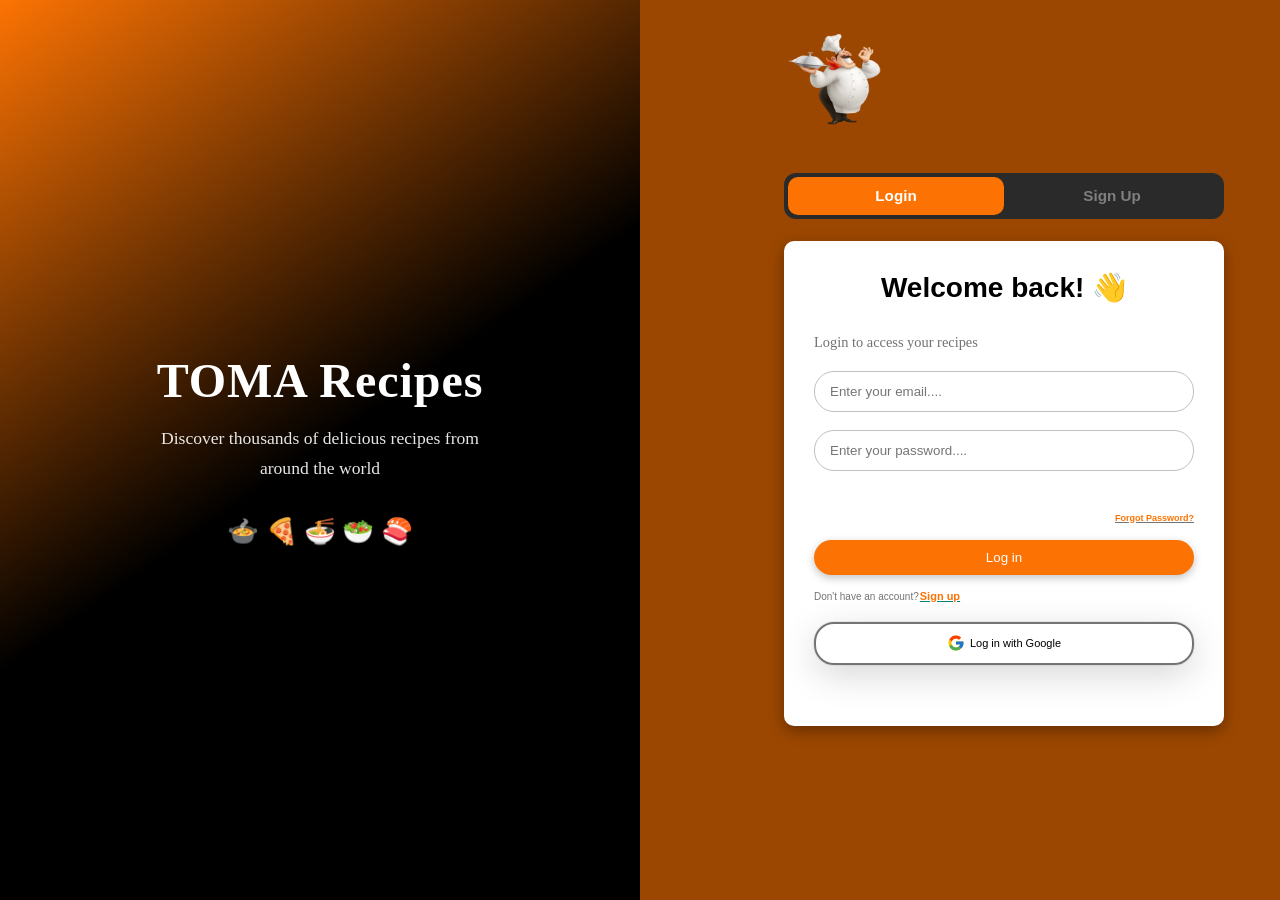
==== login.html @ ee220675 "first commit" ====
<!DOCTYPE html>
<html lang="en">
<head>
    <meta charset="UTF-8">
    <meta name="viewport" content="width=device-width, initial-scale=1.0">
    <title>Document</title>
    <link rel="stylesheet" href="login.css">
</head>
<body>
<div class="auth-wrapper">
    <div class="auth-left">
      <div class="left-content">
        <h1>TOMA Recipes</h1>
        <p>Discover thousands of delicious recipes from around the world</p>
        <div class="food-icons">🍲 🍕 🍜 🥗 🍣</div>
      </div>
    </div>

    <div class="auth-right">

      <!-- Logo for mobile -->
      <div class="logo">
        <img src="img/imgrecipe.png" width="120px" alt="">
        <h2 class="mobile-logo">TOMA Recipes</h2></div>

      <!-- Tab switcher -->
      <div class="tab-switcher">
        <button
          class="tab-btn active"
          id="loginTab"
          onclick="switchTab('login')"
        >
          Login
        </button>
        <button
          class="tab-btn"
          id="signupTab"
          onclick="switchTab('signup')"
        >
          Sign Up
        </button>
      </div>

      <!-- LOGIN FORM -->

   <div class="cont" style="display: ">
 <div class="form-container" id="loginForm" style="display: " >
      <p class="title">Welcome back! 👋</p>
       <p class="form-subtitle">Login to access your recipes</p>
      <form class="form">
        <input type="email" class="input" 
           id="loginEmail"
        placeholder="Enter your email....">
        <input type="password" class="input" 
         id="loginPassword"
        placeholder="Enter your password....">

         <p class="error-msg" id="loginError"></p>

        <p class="page-link">
          <span class="page-link-label" onclick="showForgotPassword()">Forgot Password?</span>
        </p>
        
      </form>
        <button class="form-btn" onclick="handleLogin()" >Log in</button>

      <p class="sign-up-label">
        Don't have an account?<span class="sign-up-link" onclick="switchTab('signup')">Sign up</span>
      </p>
      <div class="buttons-container">
        
        <div class="google-login-button">
          <svg stroke="currentColor" fill="currentColor" stroke-width="0" version="1.1" x="0px" y="0px" class="google-icon" viewBox="0 0 48 48" height="1em" width="1em" xmlns="http://www.w3.org/2000/svg">
            <path fill="#FFC107" d="M43.611,20.083H42V20H24v8h11.303c-1.649,4.657-6.08,8-11.303,8c-6.627,0-12-5.373-12-12c0-6.627,5.373-12,12-12c3.059,0,5.842,1.154,7.961,3.039l5.657-5.657C34.046,6.053,29.268,4,24,4C12.955,4,4,12.955,4,24
	c0,11.045,8.955,20,20,20c11.045,0,20-8.955,20-20C44,22.659,43.862,21.35,43.611,20.083z"></path>
            <path fill="#FF3D00" d="M6.306,14.691l6.571,4.819C14.655,15.108,18.961,12,24,12c3.059,0,5.842,1.154,7.961,3.039l5.657-5.657
	C34.046,6.053,29.268,4,24,4C16.318,4,9.656,8.337,6.306,14.691z"></path>
            <path fill="#4CAF50" d="M24,44c5.166,0,9.86-1.977,13.409-5.192l-6.19-5.238C29.211,35.091,26.715,36,24,36
	c-5.202,0-9.619-3.317-11.283-7.946l-6.522,5.025C9.505,39.556,16.227,44,24,44z"></path>
            <path fill="#1976D2" d="M43.611,20.083H42V20H24v8h11.303c-0.792,2.237-2.231,4.166-4.087,5.571
	c0.001-0.001,0.002-0.001,0.003-0.002l6.19,5.238C36.971,39.205,44,34,44,24C44,22.659,43.862,21.35,43.611,20.083z"></path>
          </svg>
          <span>Log in with Google</span>
        </div>
      </div>

    </div>
    <!-- ── FORGOT PASSWORD BOX ── -->

    <div class="form-container" id="forgotForm" style="display: none;">
  <p class="title">Reset Password 🔑</p>
  <p class="form-subtitle">Enter your email to reset your password</p>

  <form class="form" onsubmit="return false">

    <!-- Step 1 — enter email -->
    <div id="forgotStep1">
      <input
        type="email"
        class="input2"
        id="forgotEmail"
        placeholder="Enter your email...."
      />
      <p class="error-msg" id="forgotError"></p>
      <button class="form-btn" onclick="checkForgotEmail()">
        Continue →
      </button>
    </div>

    <!-- Step 2 — set new password (hidden at first) -->
    <div id="forgotStep2" style="display: none;">
      <input
        type="password"
        class="input2"
        id="newPassword"
        placeholder="Enter new password...."
      />
      <input
        type="password"
        class="input2"
        id="confirmNewPassword"
        placeholder="Confirm new password...."
      />
      <p class="error-msg" id="forgotError2"></p>
      <p class="success-msg" id="forgotSuccess"></p>
      <button class="form-btn" onclick="resetPassword()">
        Reset Password
      </button>
    </div>

  </form>

  <p class="sign-up-label" style="margin-top: 1rem;">
    Remember your password?
    <span class="sign-up-link" onclick="switchTab('login')">
      Login
    </span>
  </p>
</div>
    </div>



<div class="cont">
    <div class="form-container" id="signupForm" style="display: none;">
        <p class="title">Create Account 🍴</p>
       <p class="form-subtitle">Join TOMA and start cooking!</p>
      <form class="form">
       <input type="text" class="input" 
        id="signupName"
        placeholder="Enter your full name">

        <input type="email" class="input" id="signupEmail"
            placeholder="Enter your email">

             <input type="password" class="input"  id="signupPassword"
            placeholder="Create a password">

             <input type="password" class="input"  id="signupConfirm"
            placeholder="Confirm your password">
        
        <p class="error-msg" id="signupError"></p>

        <p class="success-msg" id="signupSuccess"></p>

      </form>

        <button class="form-btn2" onclick="handleSignup()">
          Create Account →
        </button>

        <p class="switch-text">
          Already have an account?
          <span class="sign-up-link" onclick="switchTab('login')">Login</span>
        </p>
      </div>
      </div>

    </div>

    <script>
  // if already logged in skip homepage and go to recipes
  window.onload = function() {
    const loggedIn = localStorage.getItem("tomaLoggedIn");
    if (loggedIn) {
      window.location.href = "recipe.html";
    }
  };

  function recipeExplore() {
    window.location.href = "login.html";
  }
</script>

    <script src="login.js"></script>
</body>
</html>
---- login.css ----
*{
    margin: 0;
    padding: 0;
    box-sizing: border-box;
}

body{
    background: #9c4701;
    min-height: 100vh;
}

.auth-wrapper {
  display: flex;
  
}

/* ── LEFT SIDE ── */
.auth-left {
  width: 50%;
  min-height: 100vh;
  background: linear-gradient(145deg, #fc7303, #000, #000);
 
  display: flex;
  align-items: center;
  justify-content: center;
  padding: 3rem;
  position: relative;
  overflow: hidden;
 margin-right: 9em;
  
}


.left-content {
  text-align: center;
  color: white;
  position: relative;
  z-index: 1;
}

.left-content h1 {
  font-size: clamp(2rem, 4vw, 3rem);
  font-weight: 800;
  margin-bottom: 1rem;
  letter-spacing: 0.02em;
}

.left-content p {
  font-size: clamp(0.95rem, 2vw, 1.1rem);
  opacity: 0.9;
  line-height: 1.7;
  max-width: 320px;
  margin: 0 auto 2rem;
}

.food-icons {
  font-size: clamp(1.2rem, 2vw, 2rem);
  animation: float 3s ease-in-out infinite;
}

@keyframes float {
  0%, 100% { transform: translateY(0); }
  50% { transform: translateY(-10px); }
}

.tab-switcher {
  display: flex;
  background: #2a2a2a;
  border-radius: 12px;
  padding: 4px;
  margin-bottom: 2rem;
  margin-top: 10px;
  width: 100%;
  max-width: 440px;
}

.tab-btn {
  flex: 1;
  padding: 0.65rem;
  border: none;
  border-radius: 10px;
  background: transparent;
  color: rgba(255,255,255,0.4);
  font-family: "Nunito", sans-serif;
  font-size: 0.95rem;
  font-weight: 700;
  cursor: pointer;
  transition: all 0.3s;
}

.tab-btn.active {
  background: #fc7303;
  color: white;
}

.mobile-logo {
  display: none;
  color: whitesmoke;
  font-size: 1.9rem;
  margin-bottom: 2rem;
  font-weight: 800;
}

.cont{
    justify-content: center;
    align-items: center;
     width: 100%;


}
 
.form-container {
justify-self: flex-end;
margin-top: -10px;
  width: 440px;
  height: 485px;
  background-color: #fff;
  box-shadow: rgba(0, 0, 0, 0.35) 0px 5px 15px;
  border-radius: 10px;
  box-sizing: border-box;
  padding: 20px 30px;
}

.form-subtitle {
  color: rgba(0, 0, 0, 0.557);
  font-size: 0.9rem;
 margin-bottom: 20px;
}

.title {
  text-align: center;
  font-family: "Lucida Sans", "Lucida Sans Regular", "Lucida Grande",
        "Lucida Sans Unicode", Geneva, Verdana, sans-serif;
  margin: 10px 0 30px 0;
  font-size: 28px;
  font-weight: 800;
}

.form {
  width: 100%;
  display: flex;
  flex-direction: column;
  gap: 18px;
  margin-bottom: 15px;
}

.input {
  border-radius: 20px;
  border: 1px solid #c0c0c0;
  outline: 0 !important;
  box-sizing: border-box;
  padding: 12px 15px;
}

.page-link {
  text-decoration: underline;
  margin: 0;
  text-align: end;
  color: #747474;
  text-decoration-color: #747474;
}

.page-link-label {
  cursor: pointer;
  font-family: "Lucida Sans", "Lucida Sans Regular", "Lucida Grande",
        "Lucida Sans Unicode", Geneva, Verdana, sans-serif;
  font-size: 9px;
  font-weight: 700;
  color: #fc7303;
}

.page-link-label:hover {
  color: #000;
}

.form-btn {
   width: 100%;
   margin-bottom: 15px;
  padding: 10px 15px;
  font-family: "Lucida Sans", "Lucida Sans Regular", "Lucida Grande",
        "Lucida Sans Unicode", Geneva, Verdana, sans-serif;
  border-radius: 20px;
  border: 0 !important;
  outline: 0 !important;
  background: #fc7303;
  color: white;
  cursor: pointer;
  box-shadow: rgba(0, 0, 0, 0.24) 0px 3px 8px;
}

.form-btn:active {
  box-shadow: none;
}

.sign-up-label {
  margin: 0;
  font-size: 10px;
  color: #747474;
  font-family: "Lucida Sans", "Lucida Sans Regular", "Lucida Grande",
        "Lucida Sans Unicode", Geneva, Verdana, sans-serif;
}

.sign-up-link {
  margin-left: 1px;
  font-size: 11px;
  text-decoration: underline;
  text-decoration-color: teal;
  color: #fc7303;
  cursor: pointer;
  font-weight: 800;
  font-family: "Lucida Sans", "Lucida Sans Regular", "Lucida Grande",
        "Lucida Sans Unicode", Geneva, Verdana, sans-serif;
}

.buttons-container {
  width: 100%;
  display: flex;
  flex-direction: column;
  justify-content: flex-start;
  margin-top: 20px;
  gap: 15px;
}


    .google-login-button {
  border-radius: 20px;
  box-sizing: border-box;
  padding: 10px 15px;
  box-shadow: rgba(0, 0, 0, 0.16) 0px 10px 36px 0px,
        rgba(0, 0, 0, 0.06) 0px 0px 0px 1px;
  cursor: pointer;
  display: flex;
  justify-content: center;
  align-items: center;
  font-family: "Lucida Sans", "Lucida Sans Regular", "Lucida Grande",
        "Lucida Sans Unicode", Geneva, Verdana, sans-serif;
  font-size: 11px;
  gap: 5px;
}

.apple-login-button {
  background-color: #000;
  color: #fff;
  border: 2px solid #000;
}

.google-login-button {
  border: 2px solid #747474;
}

.apple-icon,
    .google-icon {
  font-size: 18px;
  margin-bottom: 1px;
}


.form-btn2 {
  width: 100%;
   margin-bottom: 15px;
  padding: 10px 15px;
  font-family: "Lucida Sans", "Lucida Sans Regular", "Lucida Grande",
        "Lucida Sans Unicode", Geneva, Verdana, sans-serif;
  border-radius: 20px;
  border: 0 !important;
  outline: 0 !important;
  background: #fc7303;
  color: white;
  cursor: pointer;
  box-shadow: rgba(0, 0, 0, 0.24) 0px 3px 8px;
  margin-top: -10px;
}

.form-btn2:active {
  box-shadow: none;
}

.switch-text{
    margin: 0;
  font-size: 10px;
  color: #747474;
  font-family: "Lucida Sans", "Lucida Sans Regular", "Lucida Grande",
        "Lucida Sans Unicode", Geneva, Verdana, sans-serif;

        margin-top: -10px;
}


.error-msg {
  color: #ff6b6b;
  font-size: 15px;

  font-weight: 600;
}

.success-msg {
  color: #51cf66;
  font-size: 15px;
  margin-bottom: rem;
  min-height: rem;
  font-weight: 600;
}

.input2{
  border-radius: 20px;
  width: 100%;
  border: 1px solid #c0c0c0;
  outline: 0 !important;
  box-sizing: border-box;
  padding: 12px 15px;
  margin-bottom: 15px;
}


/* ════════════════════════════
   TABLET — 768px to 1023px
════════════════════════════ */
@media (max-width: 1023px) {
  .auth-left {
    width: 45%;
    padding: 2rem;
    margin-right: 0;
  }

  .auth-right {
    width: 55%;
    padding: 1.5rem 1rem;
  }

  .form-container {
    max-width: 380px;
    padding: 18px 22px;
  }

  .left-content h1 {
    font-size: clamp(1.5rem, 3vw, 2.5rem);
  }

  .tab-switcher {
    max-width: 380px;
  }
}

/* ════════════════════════════
   MOBILE LARGE — 480px to 767px
   e.g iPhone Plus, Samsung S
════════════════════════════ */
@media (max-width: 767px) {
  .auth-wrapper {
    flex-direction: column;
    align-items: center;
  }

  .auth-left {
    display: none;
  }

  .auth-right {
    width: 100%;
    min-height: 100vh;
    padding: 2rem 1.2rem;
    justify-content: flex-start;
    padding-top: 2.5rem;
    align-items: center;
  }

  .logo {
    display: flex;
    justify-content: center;
    align-items: center;
    gap: 10px;
    margin-bottom: 1.5rem;
  }

  .logo img {
    width: 80px;
  }

  .mobile-logo {
    font-size: 1.6rem;
    margin-bottom: 0;
    margin-top: 0;
  }

  .tab-switcher {
    max-width: 100%;
  }

  .form-container {
    max-width: 100%;
    width: 100%;
    height: auto;
    padding: 20px 20px;
  }

  .title {
    font-size: 22px;
  }
}

/* ════════════════════════════
   MOBILE MEDIUM — 360px to 479px
   e.g iPhone 14, Samsung A
════════════════════════════ */
@media (max-width: 479px) {
  .auth-right {
    padding: 1.5rem 1rem;
    padding-top: 2rem;
  }

  .logo img {
    width: 60px;
  }

  .mobile-logo {
    font-size: 1.3rem;
  }

  .form-container {
    padding: 16px 16px;
  }

  .title {
    font-size: 20px;
    margin: 8px 0 8px 0;
  }

  .form-subtitle {
    font-size: 0.8rem;
  }

  .input {
    padding: 10px 12px;
    font-size: 0.85rem;
  }

  .input2 {
    padding: 10px 12px;
    font-size: 0.85rem;
  }

  .form-btn {
    padding: 9px 12px;
    font-size: 0.9rem;
  }

  .form-btn2 {
    padding: 9px 12px;
    font-size: 0.9rem;
  }

  .tab-btn {
    font-size: 0.85rem;
    padding: 0.55rem;
  }

  .error-msg {
    font-size: 11px;
  }

  .success-msg {
    font-size: 11px;
  }
}

/* ════════════════════════════
   MOBILE SMALL — 320px to 359px
   e.g iPhone SE, older Androids
════════════════════════════ */
@media (max-width: 359px) {
  .auth-right {
    padding: 1rem 0.8rem;
    padding-top: 1.5rem;
  }

  .logo img {
    width: 50px;
  }

  .mobile-logo {
    font-size: 1.1rem;
  }

  .title {
    font-size: 17px;
  }

  .input {
    padding: 8px 10px;
    font-size: 0.8rem;
  }

  .input2 {
    padding: 8px 10px;
    font-size: 0.8rem;
  }

  .form-btn {
    padding: 8px 10px;
    font-size: 0.85rem;
  }

  .form-btn2 {
    padding: 8px 10px;
    font-size: 0.85rem;
  }

  .tab-btn {
    font-size: 0.8rem;
    padding: 0.5rem;
  }

  .google-login-button {
    font-size: 10px;
    padding: 8px 12px;
  }
}
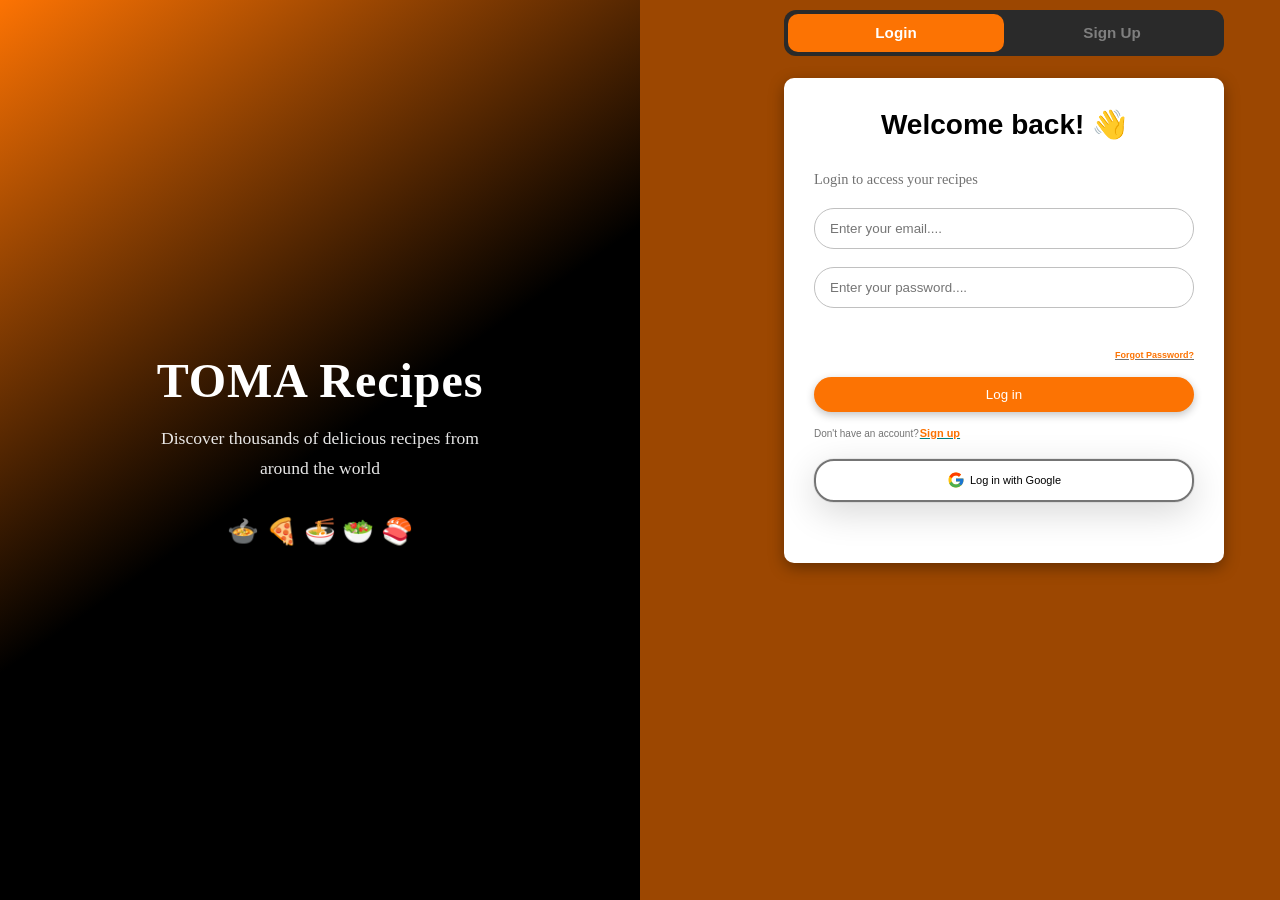
==== commit 1a3735d2: "update code" ====
--- a/login.html
+++ b/login.html
@@ -19,7 +19,7 @@
     <div class="auth-right">
 
       <!-- Logo for mobile -->
-      <div class="logo">
+      <div class="logo" style="display: none;">
         <img src="img/imgrecipe.png" width="120px" alt="">
         <h2 class="mobile-logo">TOMA Recipes</h2></div>
 
--- a/login.css
+++ b/login.css
@@ -312,9 +312,9 @@
 }
 
 
-/* ════════════════════════════
+/*
    TABLET — 768px to 1023px
-════════════════════════════ */
+ */
 @media (max-width: 1023px) {
   .auth-left {
     width: 45%;
@@ -341,10 +341,9 @@
   }
 }
 
-/* ════════════════════════════
+/* 
    MOBILE LARGE — 480px to 767px
-   e.g iPhone Plus, Samsung S
-════════════════════════════ */
+   */
 @media (max-width: 767px) {
   .auth-wrapper {
     flex-direction: column;
@@ -398,10 +397,8 @@
   }
 }
 
-/* ════════════════════════════
-   MOBILE MEDIUM — 360px to 479px
-   e.g iPhone 14, Samsung A
-════════════════════════════ */
+/*
+   MOBILE MEDIUM — 360px to 479px*/
 @media (max-width: 479px) {
   .auth-right {
     padding: 1.5rem 1rem;
